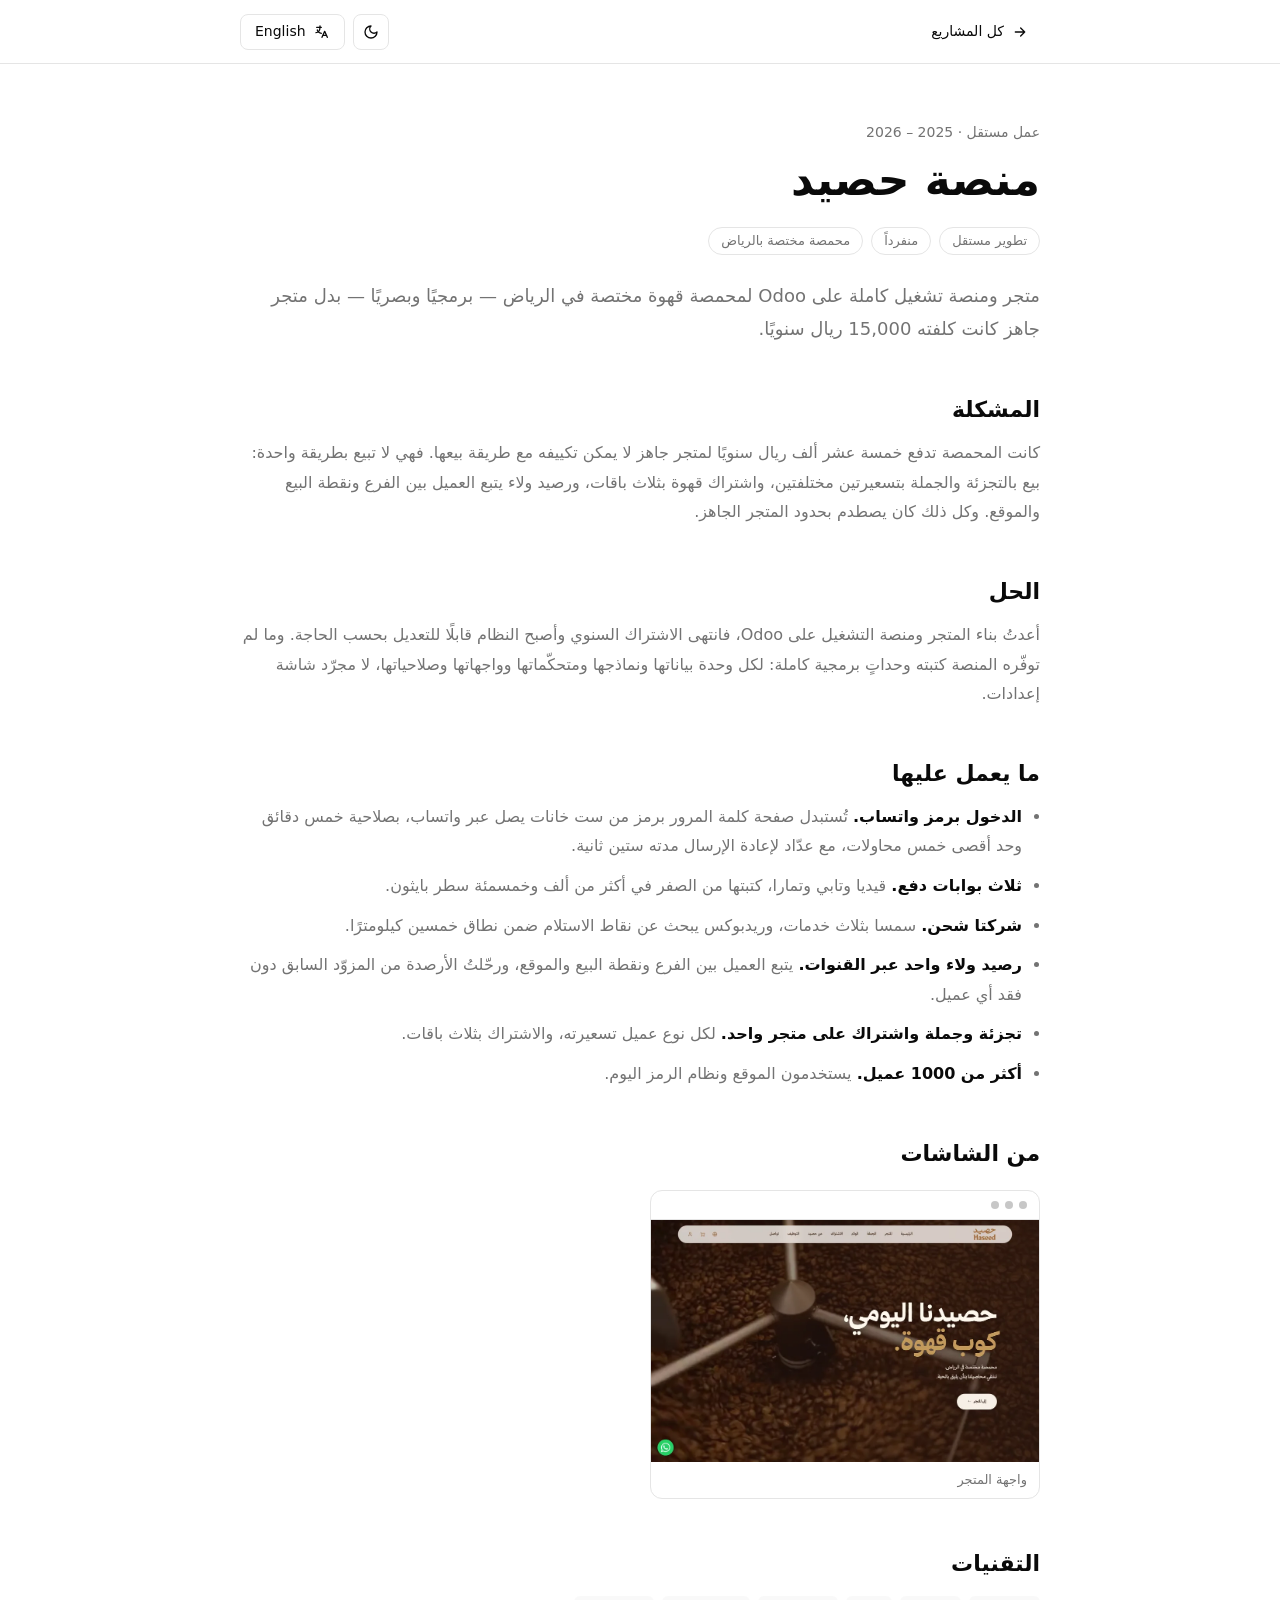
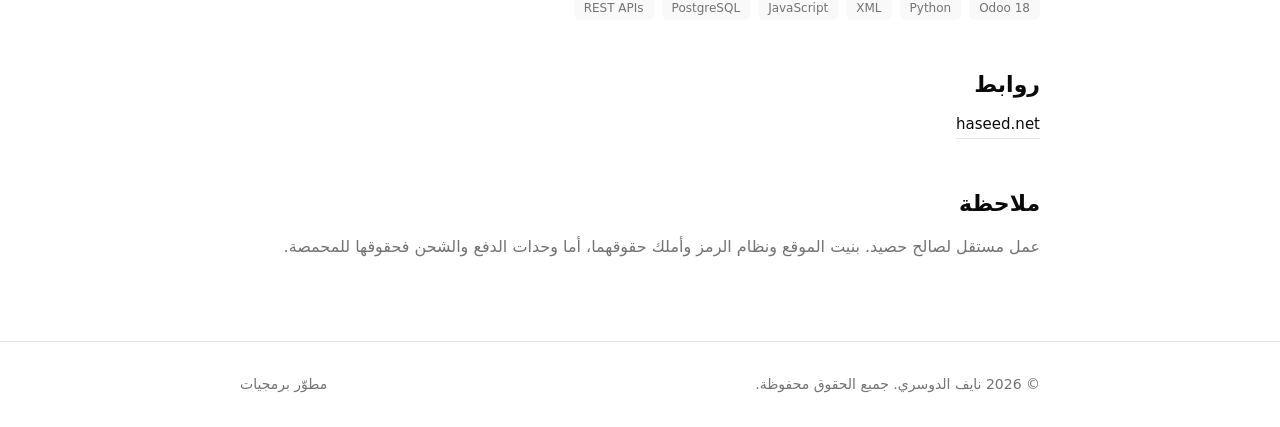
==== haseed.html @ 61e503e4 "Rebuild portfolio: bilingual, five project pages, new CV Replaces the single-page site with a biling" ====
<!doctype html>
<html lang="ar" dir="rtl">
<head>
<meta charset="utf-8">
<meta name="viewport" content="width=device-width, initial-scale=1">
<title>The Haseed Platform — Naif Aldosari</title>
<meta name="description" content="A complete storefront and operations platform on Odoo for a specialty coffee roastery in Riyadh — code and design — replacing a hosted store that cost 15,000 SAR a year.">
<meta property="og:type" content="article">
<meta property="og:title" content="The Haseed Platform — Naif Aldosari">
<meta property="og:description" content="A complete storefront and operations platform on Odoo for a specialty coffee roastery in Riyadh — code and design — replacing a hosted store that cost 15,000 SAR a year.">
<link rel="icon" type="image/svg+xml" href="data:image/svg+xml,%3Csvg xmlns='http://www.w3.org/2000/svg' viewBox='0 0 64 64'%3E%3Crect width='64' height='64' rx='14' fill='%230a0a0a'/%3E%3Ctext x='32' y='46' text-anchor='middle' font-family='-apple-system,Segoe UI,sans-serif' font-size='40' font-weight='700' fill='%23fafafa'%3E%D9%86%3C/text%3E%3C/svg%3E">
<link rel="preload" href="fonts/thmanyah-sans-bold.woff2" as="font" type="font/woff2" crossorigin>
<link rel="preload" href="fonts/thmanyah-sans-regular.woff2" as="font" type="font/woff2" crossorigin>
<script>
/* قبل الرسم: الثيم واللغة من التخزين — الداكن والعربية هما الافتراض، كصفحة الرئيسية */
(function(){
  try{
    var t = localStorage.getItem("naif-portfolio-theme");
    if(t !== "light" && t !== "dark"){
      t = window.matchMedia && matchMedia("(prefers-color-scheme: light)").matches ? "light" : "dark";
    }
    if(t === "light") document.documentElement.classList.add("light");
    var l = localStorage.getItem("naif-portfolio-locale");
    if(l !== "ar" && l !== "en") l = "ar";
    if(l === "en"){ document.documentElement.lang = "en"; document.documentElement.dir = "ltr"; }
  }catch(e){}
})();
</script>
<link rel="stylesheet" href="assets/tokens.css">
<style>
/* ---------- ترويسة الصفحة ---------- */
.topbar{position:sticky;top:0;z-index:40;height:64px;display:flex;align-items:center;
  border-bottom:1px solid var(--border);background:color-mix(in srgb,var(--background) 80%,transparent);
  backdrop-filter:blur(8px)}
@supports not (backdrop-filter:blur(1px)){.topbar{background:color-mix(in srgb,var(--background) 95%,transparent)}}
.topbar .in{width:100%;max-width:52rem;margin-inline:auto;padding-inline:16px;
  display:flex;align-items:center;justify-content:space-between;gap:12px}
.back{display:inline-flex;align-items:center;gap:8px;font-size:14px;font-weight:500;
  height:32px;padding-inline:12px;border-radius:8px;transition:background .15s}
.back:hover{background:color-mix(in srgb,var(--muted) 50%,transparent)}
/* سهم الرجوع يتبع اتجاه القراءة: في العربية يشير يميناً، وفي الإنجليزية يساراً.
   الأيقونة مرسومة تشير يميناً، فالقلب يلزم في LTR لا في RTL. */
html[dir=ltr] .back svg{transform:scaleX(-1)}
.tools{display:flex;align-items:center;gap:8px}
.btn{display:inline-flex;align-items:center;justify-content:center;gap:8px;border-radius:8px;
  font-size:14px;font-weight:500;border:1px solid transparent;transition:background .15s,border-color .15s}
.btn-outline{border-color:var(--input);background:color-mix(in srgb,var(--input) 30%,transparent);height:36px;padding-inline:14px}
.light .btn-outline{border-color:var(--border);background:var(--background)}
.btn-icon{width:36px;padding:0}

/* ---------- المقالة ---------- */
.wrap{max-width:52rem;margin-inline:auto;padding:56px 16px 80px}
.eyebrow{font-size:14px;color:var(--muted-foreground)}
h1{font-size:34px;line-height:1.2;font-weight:700;margin-top:8px}
@media (min-width:640px){h1{font-size:44px}}
html[dir=ltr] h1{letter-spacing:-.025em}
.meta{display:flex;flex-wrap:wrap;gap:8px;margin-top:20px}
.meta span{font-size:13px;line-height:16px;color:var(--muted-foreground);
  border:1px solid var(--border);border-radius:9999px;padding:5px 12px}
.lede{font-size:18px;line-height:1.85;color:var(--muted-foreground);margin-top:24px}
h2{font-size:22px;font-weight:600;margin-top:48px}
h2+p,h2+ul{margin-top:12px}
p{line-height:1.85;color:var(--muted-foreground)}
.wrap ul{list-style:disc;padding-inline-start:18px;display:flex;flex-direction:column;gap:10px;
  line-height:1.85;color:var(--muted-foreground)}
.wrap ul b{color:var(--foreground);font-weight:600}
.links{display:flex;flex-wrap:wrap;gap:8px 20px;margin-top:12px}
.links a{font-size:15px;color:var(--foreground);border-bottom:1px solid var(--border);
  padding-bottom:2px;transition:border-color .15s}
.links a:hover{border-bottom-color:var(--foreground)}
.badges{display:flex;flex-wrap:wrap;gap:8px;margin-top:16px}
.badge{font-size:12px;line-height:16px;border-radius:6px;padding:4px 10px;
  background:color-mix(in srgb,var(--muted) 60%,transparent);color:var(--muted-foreground);
  font-family:Geist,"Geist Fallback",ui-sans-serif,system-ui,sans-serif}

/* ---------- الشاشات في إطار متصفح ---------- */
.shots{display:grid;grid-template-columns:1fr;gap:20px;margin-top:20px}
@media (min-width:700px){.shots{grid-template-columns:1fr 1fr}}
.shot{border:1px solid var(--border);border-radius:12px;overflow:hidden;background:var(--card)}
.shot .bar{display:flex;gap:6px;padding:10px 12px;border-bottom:1px solid var(--border)}
.shot .bar i{width:8px;height:8px;border-radius:50%;background:var(--muted-foreground);opacity:.4}
.shot img{width:100%;display:block;aspect-ratio:16/10;object-fit:contain;
  background:color-mix(in srgb,var(--muted) 55%,transparent)}
/* الصور شديدة العرض أو الطول تحتفظ بنسبتها بدل حشرها في الإطار */
.shot.free img{aspect-ratio:auto}
.shot figcaption{font-size:13px;line-height:16px;color:var(--muted-foreground);padding:10px 12px}

footer{border-top:1px solid var(--border);padding:32px 0}
footer .in{max-width:52rem;margin-inline:auto;padding-inline:16px;display:flex;flex-wrap:wrap;
  justify-content:space-between;gap:8px;font-size:14px;color:var(--muted-foreground)}
</style>
</head>
<body>

<svg width="0" height="0" style="position:absolute" aria-hidden="true">
  <symbol id="i-arrow" viewBox="0 0 24 24" fill="none" stroke="currentColor" stroke-width="2" stroke-linecap="round" stroke-linejoin="round"><path d="M5 12h14M13 6l6 6-6 6"/></symbol>
  <symbol id="i-sun" viewBox="0 0 24 24" fill="none" stroke="currentColor" stroke-width="2" stroke-linecap="round" stroke-linejoin="round"><circle cx="12" cy="12" r="4"/><path d="M12 2v2M12 20v2M4.9 4.9l1.4 1.4M17.7 17.7l1.4 1.4M2 12h2M20 12h2M4.9 19.1l1.4-1.4M17.7 6.3l1.4-1.4"/></symbol>
  <symbol id="i-moon" viewBox="0 0 24 24" fill="none" stroke="currentColor" stroke-width="2" stroke-linecap="round" stroke-linejoin="round"><path d="M12 3a6 6 0 0 0 9 9 9 9 0 1 1-9-9z"/></symbol>
  <symbol id="i-lang" viewBox="0 0 24 24" fill="none" stroke="currentColor" stroke-width="2" stroke-linecap="round" stroke-linejoin="round"><path d="M4 5h7M9 3v2c0 4.4-2.7 8-6 8M5 9c0 2.1 3 4.1 6 5M12 20l4-9 4 9M13.8 17h4.4"/></symbol>
</svg>

<header class="topbar">
  <div class="in">
    <a class="back" href="index.html#projects">
      <svg class="icon" width="16" height="16" aria-hidden="true" focusable="false"><use href="#i-arrow"></use></svg>
      <span data-i18n="back">كل المشاريع</span>
    </a>
    <div class="tools">
      <button class="btn btn-outline btn-icon" type="button" id="theme" aria-label="الوضع الفاتح">
        <svg class="icon icon-sun" width="16" height="16" aria-hidden="true" focusable="false"><use href="#i-sun"></use></svg>
      </button>
      <button class="btn btn-outline" type="button" id="lang">
        <svg class="icon" width="16" height="16" aria-hidden="true" focusable="false"><use href="#i-lang"></use></svg>
        <span data-i18n="langToggle">English</span>
      </button>
    </div>
  </div>
</header>

<main class="wrap">
  <p class="eyebrow" data-i18n="eyebrow"></p>
  <h1 data-i18n="title"></h1>

  <div class="meta">
    <span data-i18n="m1"></span>
    <span data-i18n="m2"></span>
    <span data-i18n="m3"></span>
  </div>

  <p class="lede" data-i18n="lede"></p>

  <h2 data-i18n="h_problem"></h2>
  <p data-i18n="p_problem"></p>

  <h2 data-i18n="h_solution"></h2>
  <p data-i18n="p_solution"></p>

  <h2 data-i18n="h_features"></h2>
  <ul>
    <li data-i18n="f1"></li>
    <li data-i18n="f2"></li>
    <li data-i18n="f3"></li>
    <li data-i18n="f4"></li>
    <li data-i18n="f5"></li>
    <li data-i18n="f6"></li>
  </ul>

  <h2 data-i18n="h_screens"></h2>
  <div class="shots">
    <figure class="shot">
      <div class="bar" aria-hidden="true"><i></i><i></i><i></i></div>
      <img src="shots/haseed/01-storefront.webp" loading="lazy" decoding="async" alt="واجهة متجر حصيد">
      <figcaption data-i18n="s1"></figcaption>
    </figure>
  </div>

  <h2 data-i18n="h_stack"></h2>
  <div class="badges">
    <span class="badge" dir="ltr">Odoo 18</span>
    <span class="badge" dir="ltr">Python</span>
    <span class="badge" dir="ltr">XML</span>
    <span class="badge" dir="ltr">JavaScript</span>
    <span class="badge" dir="ltr">PostgreSQL</span>
    <span class="badge" dir="ltr">REST APIs</span>
  </div>

  <h2 data-i18n="h_links"></h2>
  <div class="links">
    <a href="https://haseed.net" target="_blank" rel="noopener" dir='ltr'>haseed.net</a>
  </div>

  <h2 data-i18n="h_note"></h2>
  <p data-i18n="p_note"></p>
</main>

<footer>
  <div class="in">
    <span data-i18n="copy">© 2026 نايف الدوسري. جميع الحقوق محفوظة.</span>
    <span data-i18n="role">مطوّر برمجيات</span>
  </div>
</footer>

<script>
(function(){
  var THEME_KEY = "naif-portfolio-theme", LOCALE_KEY = "naif-portfolio-locale";
  var root = document.documentElement;

  var dict = {
    ar: {
      back:"كل المشاريع",
      langToggle:"English",
      eyebrow:"عمل مستقل · 2025 – 2026",
      title:"منصة حصيد",
      m1:"تطوير مستقل",
      m2:"منفرداً",
      m3:"محمصة مختصة بالرياض",
      lede:"متجر ومنصة تشغيل كاملة على Odoo لمحمصة قهوة مختصة في الرياض — برمجيًا وبصريًا — بدل متجر جاهز كانت كلفته 15,000 ريال سنويًا.",
      h_problem:"المشكلة",
      p_problem:"كانت المحمصة تدفع خمسة عشر ألف ريال سنويًا لمتجر جاهز لا يمكن تكييفه مع طريقة بيعها. فهي لا تبيع بطريقة واحدة: بيع بالتجزئة والجملة بتسعيرتين مختلفتين، واشتراك قهوة بثلاث باقات، ورصيد ولاء يتبع العميل بين الفرع ونقطة البيع والموقع. وكل ذلك كان يصطدم بحدود المتجر الجاهز.",
      h_solution:"الحل",
      p_solution:"أعدتُ بناء المتجر ومنصة التشغيل على Odoo، فانتهى الاشتراك السنوي وأصبح النظام قابلًا للتعديل بحسب الحاجة. وما لم توفّره المنصة كتبته وحداتٍ برمجية كاملة: لكل وحدة بياناتها ونماذجها ومتحكّماتها وواجهاتها وصلاحياتها، لا مجرّد شاشة إعدادات.",
      h_features:"ما يعمل عليها",
      f1:"<b>الدخول برمز واتساب.</b> تُستبدل صفحة كلمة المرور برمز من ست خانات يصل عبر واتساب، بصلاحية خمس دقائق وحد أقصى خمس محاولات، مع عدّاد لإعادة الإرسال مدته ستين ثانية.",
      f2:"<b>ثلاث بوابات دفع.</b> قيديا وتابي وتمارا، كتبتها من الصفر في أكثر من ألف وخمسمئة سطر بايثون.",
      f3:"<b>شركتا شحن.</b> سمسا بثلاث خدمات، وريدبوكس يبحث عن نقاط الاستلام ضمن نطاق خمسين كيلومترًا.",
      f4:"<b>رصيد ولاء واحد عبر القنوات.</b> يتبع العميل بين الفرع ونقطة البيع والموقع، ورحّلتُ الأرصدة من المزوّد السابق دون فقد أي عميل.",
      f5:"<b>تجزئة وجملة واشتراك على متجر واحد.</b> لكل نوع عميل تسعيرته، والاشتراك بثلاث باقات.",
      f6:"<b>أكثر من 1000 عميل.</b> يستخدمون الموقع ونظام الرمز اليوم.",
      h_screens:"من الشاشات",
      s1:"واجهة المتجر",
      h_stack:"التقنيات",
      h_links:"روابط",
      h_note:"ملاحظة",
      p_note:"عمل مستقل لصالح حصيد. بنيت الموقع ونظام الرمز وأملك حقوقهما، أما وحدات الدفع والشحن فحقوقها للمحمصة.",
      copy:"© 2026 نايف الدوسري. جميع الحقوق محفوظة.",
      role:"مطوّر برمجيات"
    },
    en: {
      back:"All projects",
      langToggle:"العربية",
      eyebrow:"Independent work · 2025 – 2026",
      title:"The Haseed Platform",
      m1:"Independent development",
      m2:"Solo",
      m3:"Specialty roastery, Riyadh",
      lede:"A complete storefront and operations platform on Odoo for a specialty coffee roastery in Riyadh — code and design — replacing a hosted store that cost 15,000 SAR a year.",
      h_problem:"The problem",
      p_problem:"The roastery paid 15,000 SAR a year for a hosted store it could not shape to its own way of selling. And it does not sell one way: retail and wholesale at two different price levels, a coffee subscription in three tiers, and a loyalty balance that should follow the customer across the branch, the point of sale, and the website. Each of these hit the ceiling of the hosted store.",
      h_solution:"The solution",
      p_solution:"I rebuilt the storefront and operations platform on Odoo, so the annual subscription ended and the behaviour became ours to change. Whatever the platform did not provide, I wrote as proper modules: each with its own manifest, models, controllers, views, and access rules — not a configuration screen.",
      h_features:"What runs on it",
      f1:"<b>Sign-in by WhatsApp code.</b> The password page is replaced by a six-digit code delivered over WhatsApp, valid for five minutes, capped at five attempts, with a sixty-second resend timer.",
      f2:"<b>Three payment gateways.</b> Geidea, Tabby, and Tamara — written from scratch across more than fifteen hundred lines of Python.",
      f3:"<b>Two carriers.</b> SMSA with three services, and RedBox searching for pickup points within a fifty-kilometre radius.",
      f4:"<b>One loyalty balance across channels.</b> It follows the customer across branch, point of sale, and website; I migrated the balances from the previous provider without losing a customer.",
      f5:"<b>Retail, wholesale, and subscription on one storefront.</b> Each customer type with its own pricing, and a three-tier subscription.",
      f6:"<b>1,000+ customers.</b> Using the site and the code system today.",
      h_screens:"Selected screens",
      s1:"The storefront",
      h_stack:"Stack",
      h_links:"Links",
      h_note:"Note",
      p_note:"Freelance work for Haseed. The website and the code system are mine and I hold their rights; the payment and shipping modules carry the roastery's copyright.",
      copy:"© 2026 Naif Aldosari. All rights reserved.",
      role:"Software Developer"
    }
  };

  function applyLocale(l){
    root.setAttribute("lang", l);
    root.setAttribute("dir", l === "ar" ? "rtl" : "ltr");
    var d = dict[l];
    var els = document.querySelectorAll("[data-i18n]");
    for(var i = 0; i < els.length; i++){
      var v = d[els[i].getAttribute("data-i18n")];
      if(v != null) els[i].innerHTML = v;
    }
    document.title = (l === "ar" ? d.title + " — نايف الدوسري" : d.title + " — Naif Aldosari");
  }

  function applyTheme(t){
    root.classList.toggle("light", t === "light");
    var btn = document.getElementById("theme");
    var icon = btn.querySelector("use");
    icon.setAttribute("href", t === "light" ? "#i-moon" : "#i-sun");
    btn.setAttribute("aria-label", root.getAttribute("lang") === "ar"
      ? (t === "light" ? "الوضع الداكن" : "الوضع الفاتح")
      : (t === "light" ? "Dark mode" : "Light mode"));
  }

  var locale = "ar", theme = "dark";
  try{
    var sl = localStorage.getItem(LOCALE_KEY); if(sl === "ar" || sl === "en") locale = sl;
    var st = localStorage.getItem(THEME_KEY);
    theme = (st === "light" || st === "dark") ? st
      : (window.matchMedia && matchMedia("(prefers-color-scheme: light)").matches ? "light" : "dark");
  }catch(e){}
  applyLocale(locale); applyTheme(theme);

  document.getElementById("lang").addEventListener("click", function(){
    locale = locale === "ar" ? "en" : "ar";
    try{ localStorage.setItem(LOCALE_KEY, locale); }catch(e){}
    applyLocale(locale); applyTheme(theme);
  });
  document.getElementById("theme").addEventListener("click", function(){
    theme = theme === "light" ? "dark" : "light";
    try{ localStorage.setItem(THEME_KEY, theme); }catch(e){}
    applyTheme(theme);
  });
  addEventListener("storage", function(e){
    if(e.key === LOCALE_KEY && (e.newValue === "ar" || e.newValue === "en")){ locale = e.newValue; applyLocale(locale); applyTheme(theme); }
    if(e.key === THEME_KEY && (e.newValue === "light" || e.newValue === "dark")){ theme = e.newValue; applyTheme(theme); }
  });
})();
</script>
</body>
</html>
---- assets/tokens.css ----
/* أساس نظام التصميم: الخطوط والتوكنات والقواعد الأساسية.
   يشترك فيه index.html وصفحات المشاريع — لا تكرّر هذه القيم في أي مكان آخر. */
/* ---------- fonts ---------- */
@font-face{font-family:thmanyahSans;src:url(fonts/thmanyah-sans-regular.woff2)format("woff2");font-display:swap;font-weight:400;font-style:normal}
@font-face{font-family:thmanyahSans;src:url(fonts/thmanyah-sans-medium.woff2)format("woff2");font-display:swap;font-weight:500;font-style:normal}
@font-face{font-family:thmanyahSans;src:url(fonts/thmanyah-sans-bold.woff2)format("woff2");font-display:swap;font-weight:700;font-style:normal}
@font-face{font-family:"thmanyahSans Fallback";src:local(Arial);ascent-override:96.94%;descent-override:24.23%;line-gap-override:0.0%;size-adjust:103.16%}
@font-face{font-family:Geist;src:url(fonts/geist-variable.woff2)format("woff2");font-display:swap;font-weight:100 900;font-style:normal}
@font-face{font-family:"Geist Fallback";src:local(Arial);ascent-override:95.94%;descent-override:28.16%;line-gap-override:0.0%;size-adjust:104.76%}

/* ---------- tokens: dark is the default (:root), .light overrides ---------- */
:root{
  --background:#0a0a0a;
  --foreground:#fafafa;
  --card:#171717;
  --card-foreground:#fafafa;
  --popover:#171717;
  --popover-foreground:#fafafa;
  --primary:#e5e5e5;
  --primary-foreground:#171717;
  --secondary:#262626;
  --secondary-foreground:#fafafa;
  --muted:#262626;
  --muted-foreground:#a1a1a1;
  --accent:#262626;
  --accent-foreground:#fafafa;
  --destructive:#ff6568;
  --border:#ffffff1a;
  --input:#ffffff26;
  --ring:#737373;
  --radius:.625rem;
  color-scheme:dark;
}
.light{
  --background:#ffffff;
  --foreground:#0a0a0a;
  --card:#ffffff;
  --card-foreground:#0a0a0a;
  --popover:#ffffff;
  --popover-foreground:#0a0a0a;
  --primary:#171717;
  --primary-foreground:#fafafa;
  --secondary:#f5f5f5;
  --secondary-foreground:#171717;
  --muted:#f5f5f5;
  --muted-foreground:#737373;
  --accent:#f5f5f5;
  --accent-foreground:#171717;
  --destructive:#e40014;
  --border:#e5e5e5;
  --input:#e5e5e5;
  --ring:#737373; /* أغمق من توكن شادسي إن عمداً: 4.7:1 بدل 2.6:1 لحلقة تركيز مرئية */
  color-scheme:light;
}

/* ---------- base ---------- */
*,*::before,*::after{box-sizing:border-box;border-width:0;border-style:solid;border-color:var(--border);margin:0;padding:0}
html{scroll-behavior:smooth;-webkit-text-size-adjust:100%}
html[dir=rtl]{--font-sans:thmanyahSans,"thmanyahSans Fallback",ui-sans-serif,system-ui,sans-serif}
html[dir=ltr]{--font-sans:Geist,"Geist Fallback",ui-sans-serif,system-ui,sans-serif}
body{
  background:var(--background);
  color:var(--foreground);
  font-family:var(--font-sans);
  font-size:16px;
  line-height:1.5;
  -webkit-font-smoothing:antialiased;
  -moz-osx-font-smoothing:grayscale;
  overflow-x:clip;
}
a{color:inherit;text-decoration:none}
button{font:inherit;color:inherit;background:none;cursor:pointer}
img,svg{display:block}
ul{list-style:none}
:focus-visible{outline:2px solid var(--ring);outline-offset:2px}
::selection{background:color-mix(in srgb,var(--primary) 20%,transparent)}
.thmanyah-swash{font-feature-settings:"salt" 1,"ss01" 1,"swsh" 1}
html[dir=ltr] .thmanyah-swash{font-feature-settings:normal}
/* التقنين السالب للإنجليزية وحدها: العربية خط متصل والتقنين السالب يراكب حروفها ويشوّه الكشيدة */
html[dir=ltr] .h2,
html[dir=ltr] .logo,
html[dir=ltr] .hero-name{letter-spacing:-.025em}
html[dir=ltr] .hero-name{line-height:1}
/* Latin runs inside RTL text keep Geist */
span[dir=ltr],a[dir=ltr],.badge{font-family:Geist,"Geist Fallback",ui-sans-serif,system-ui,sans-serif}
.muted{color:var(--muted-foreground)}
.icon{flex:none}

.container{max-width:64rem;margin-inline:auto;padding-inline:16px}
.section{padding-block:80px;scroll-margin-top:64px}
.section-head{text-align:center;margin-bottom:48px}
.h2{font-size:30px;line-height:36px;font-weight:700}
.section-sub{margin-top:12px;font-size:16px;color:var(--muted-foreground);max-width:42rem;margin-inline:auto}
.subhead{font-size:18px;font-weight:600}
@media (min-width:640px){
  .section{padding-block:112px}
  .h2{font-size:36px;line-height:40px}
}
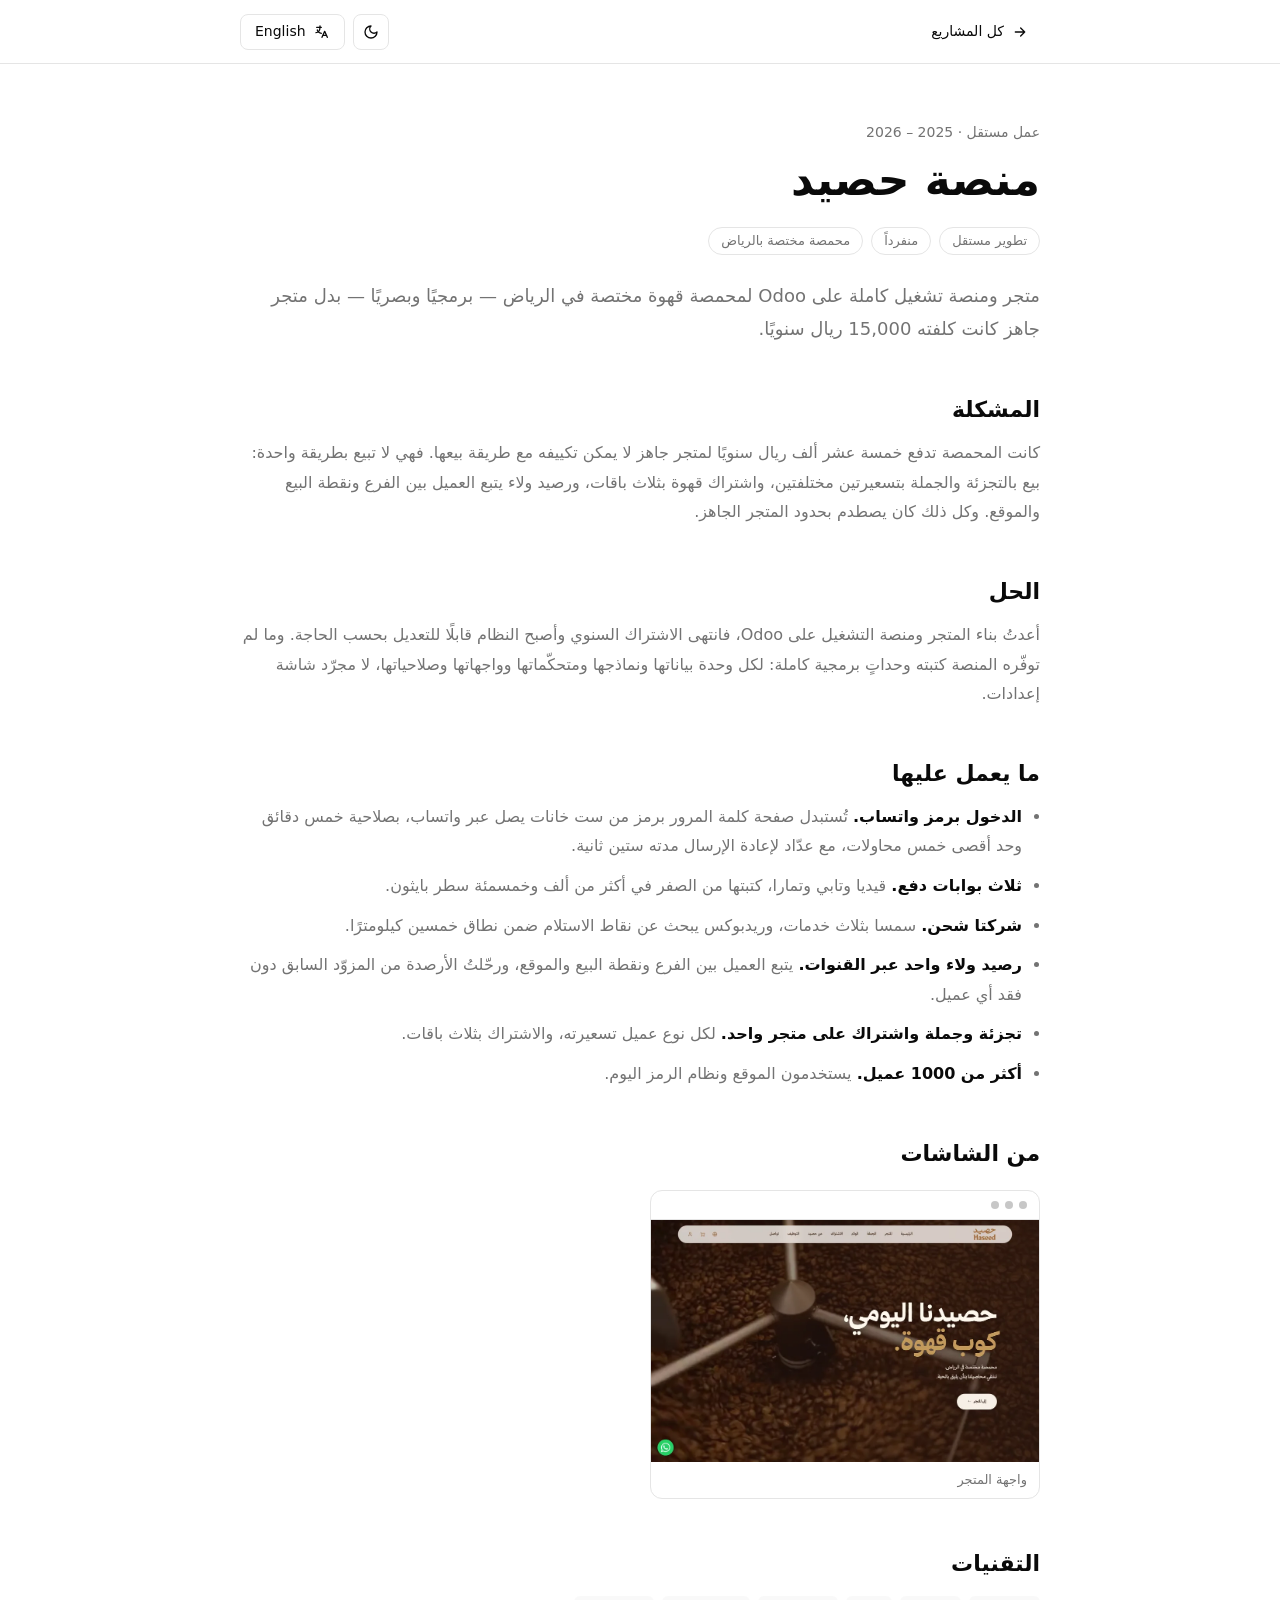
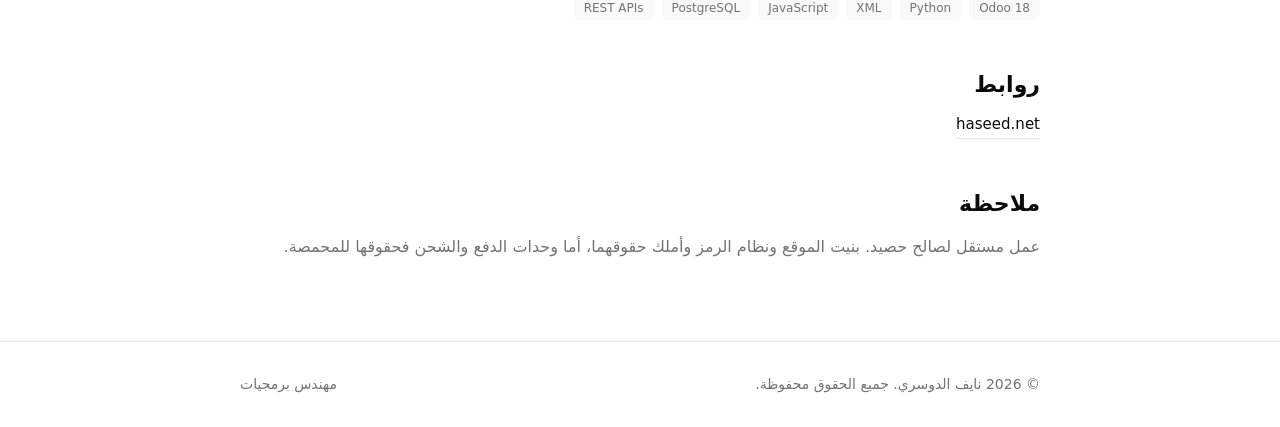
==== commit 32e292db: "Unify professional title to Software Engineer Matches the adopted CV. Covers page titles, share tags" ====
--- a/haseed.html
+++ b/haseed.html
@@ -176,7 +176,7 @@
 <footer>
   <div class="in">
     <span data-i18n="copy">© 2026 نايف الدوسري. جميع الحقوق محفوظة.</span>
-    <span data-i18n="role">مطوّر برمجيات</span>
+    <span data-i18n="role">مهندس برمجيات</span>
   </div>
 </footer>
 
@@ -213,7 +213,7 @@
       h_note:"ملاحظة",
       p_note:"عمل مستقل لصالح حصيد. بنيت الموقع ونظام الرمز وأملك حقوقهما، أما وحدات الدفع والشحن فحقوقها للمحمصة.",
       copy:"© 2026 نايف الدوسري. جميع الحقوق محفوظة.",
-      role:"مطوّر برمجيات"
+      role:"مهندس برمجيات"
     },
     en: {
       back:"All projects",
@@ -242,7 +242,7 @@
       h_note:"Note",
       p_note:"Freelance work for Haseed. The website and the code system are mine and I hold their rights; the payment and shipping modules carry the roastery's copyright.",
       copy:"© 2026 Naif Aldosari. All rights reserved.",
-      role:"Software Developer"
+      role:"Software Engineer"
     }
   };
 
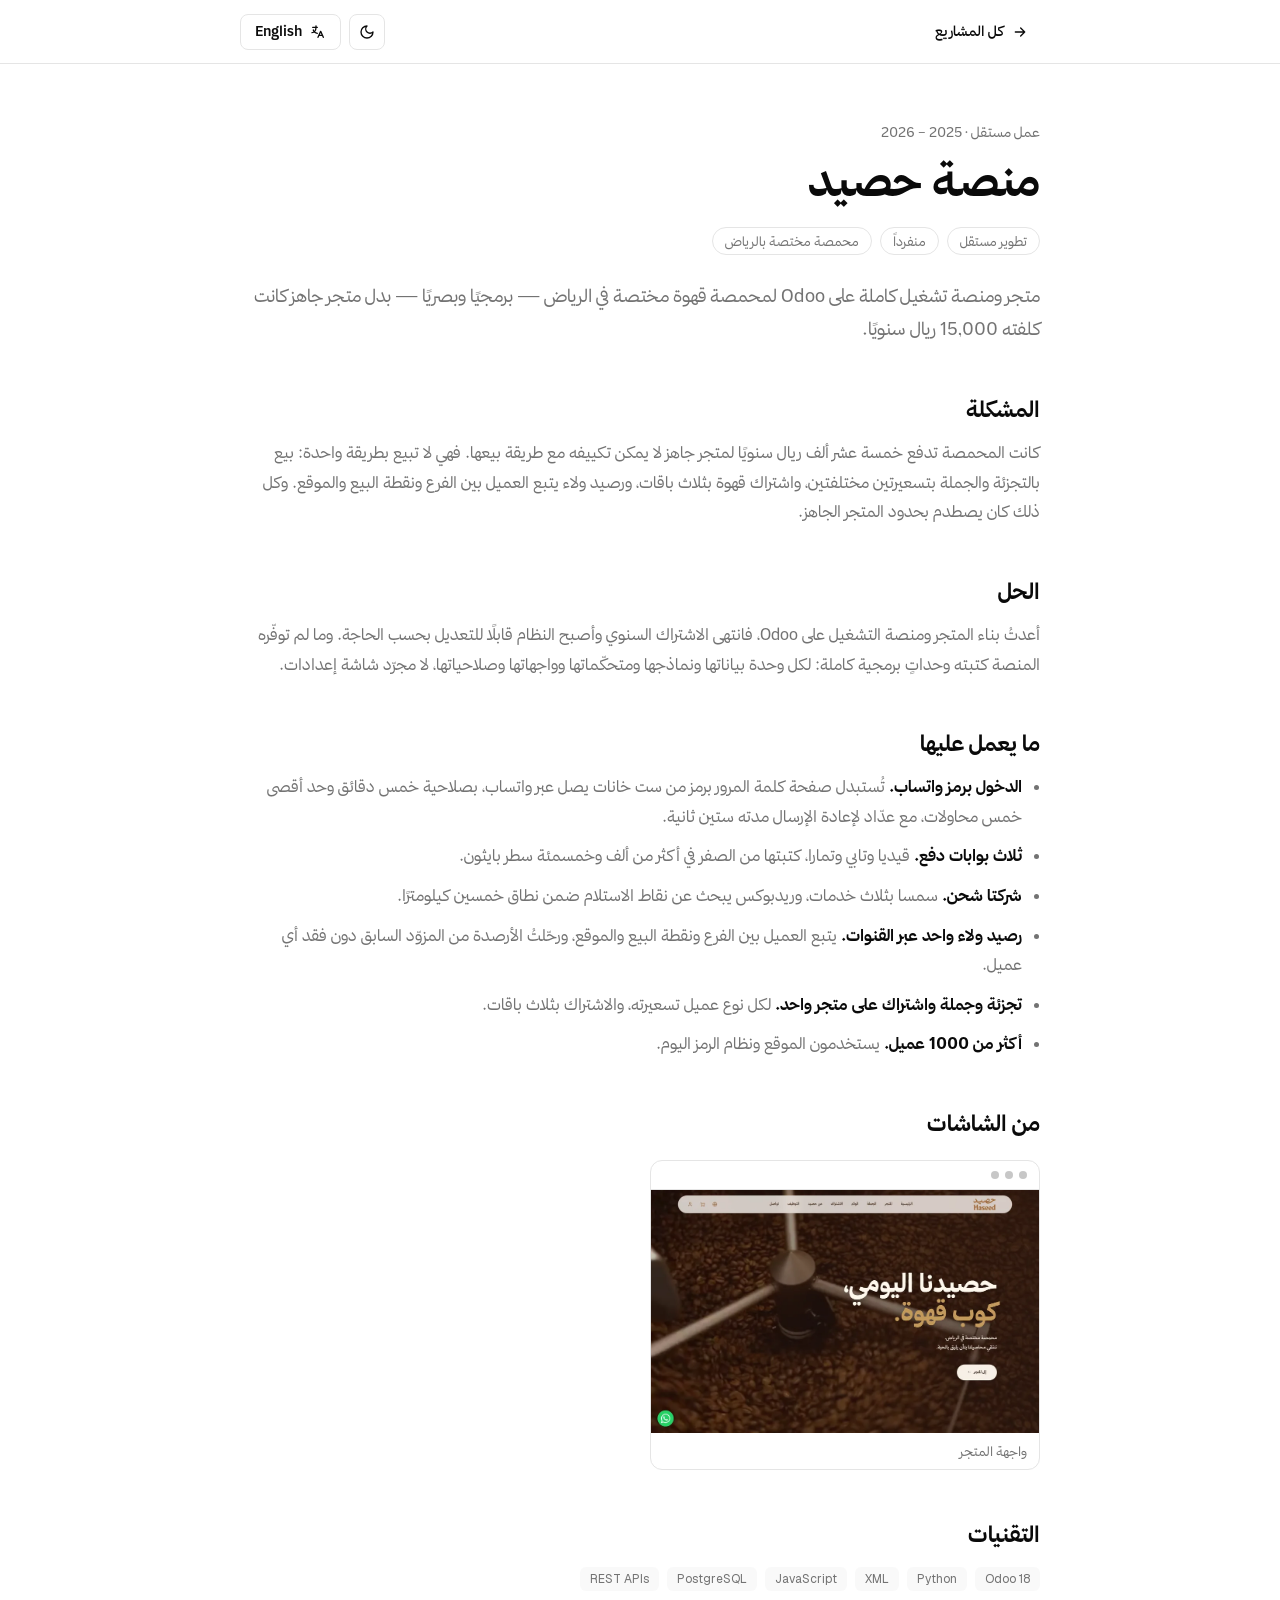
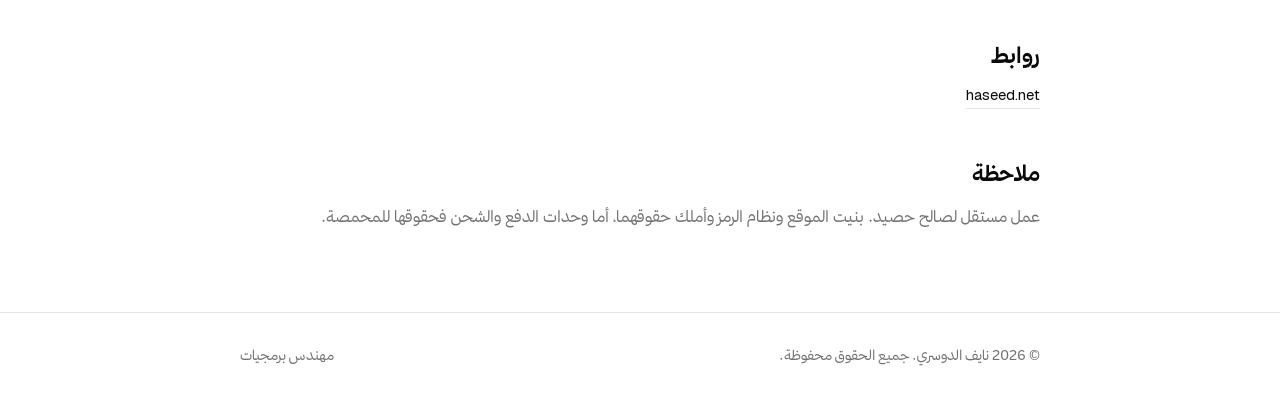
==== commit 5a678df9: "Cache-bust tokens.css so the font-path fix reaches cached visitors Anyone who loaded the site before" ====
--- a/haseed.html
+++ b/haseed.html
@@ -26,7 +26,7 @@
   }catch(e){}
 })();
 </script>
-<link rel="stylesheet" href="assets/tokens.css">
+<link rel="stylesheet" href="assets/tokens.css?v=bb7102e9">
 <style>
 /* ---------- ترويسة الصفحة ---------- */
 .topbar{position:sticky;top:0;z-index:40;height:64px;display:flex;align-items:center;
--- a/assets/tokens.css
+++ b/assets/tokens.css
@@ -1,11 +1,11 @@
 /* أساس نظام التصميم: الخطوط والتوكنات والقواعد الأساسية.
    يشترك فيه index.html وصفحات المشاريع — لا تكرّر هذه القيم في أي مكان آخر. */
 /* ---------- fonts ---------- */
-@font-face{font-family:thmanyahSans;src:url(fonts/thmanyah-sans-regular.woff2)format("woff2");font-display:swap;font-weight:400;font-style:normal}
-@font-face{font-family:thmanyahSans;src:url(fonts/thmanyah-sans-medium.woff2)format("woff2");font-display:swap;font-weight:500;font-style:normal}
-@font-face{font-family:thmanyahSans;src:url(fonts/thmanyah-sans-bold.woff2)format("woff2");font-display:swap;font-weight:700;font-style:normal}
+@font-face{font-family:thmanyahSans;src:url(../fonts/thmanyah-sans-regular.woff2)format("woff2");font-display:swap;font-weight:400;font-style:normal}
+@font-face{font-family:thmanyahSans;src:url(../fonts/thmanyah-sans-medium.woff2)format("woff2");font-display:swap;font-weight:500;font-style:normal}
+@font-face{font-family:thmanyahSans;src:url(../fonts/thmanyah-sans-bold.woff2)format("woff2");font-display:swap;font-weight:700;font-style:normal}
 @font-face{font-family:"thmanyahSans Fallback";src:local(Arial);ascent-override:96.94%;descent-override:24.23%;line-gap-override:0.0%;size-adjust:103.16%}
-@font-face{font-family:Geist;src:url(fonts/geist-variable.woff2)format("woff2");font-display:swap;font-weight:100 900;font-style:normal}
+@font-face{font-family:Geist;src:url(../fonts/geist-variable.woff2)format("woff2");font-display:swap;font-weight:100 900;font-style:normal}
 @font-face{font-family:"Geist Fallback";src:local(Arial);ascent-override:95.94%;descent-override:28.16%;line-gap-override:0.0%;size-adjust:104.76%}
 
 /* ---------- tokens: dark is the default (:root), .light overrides ---------- */
